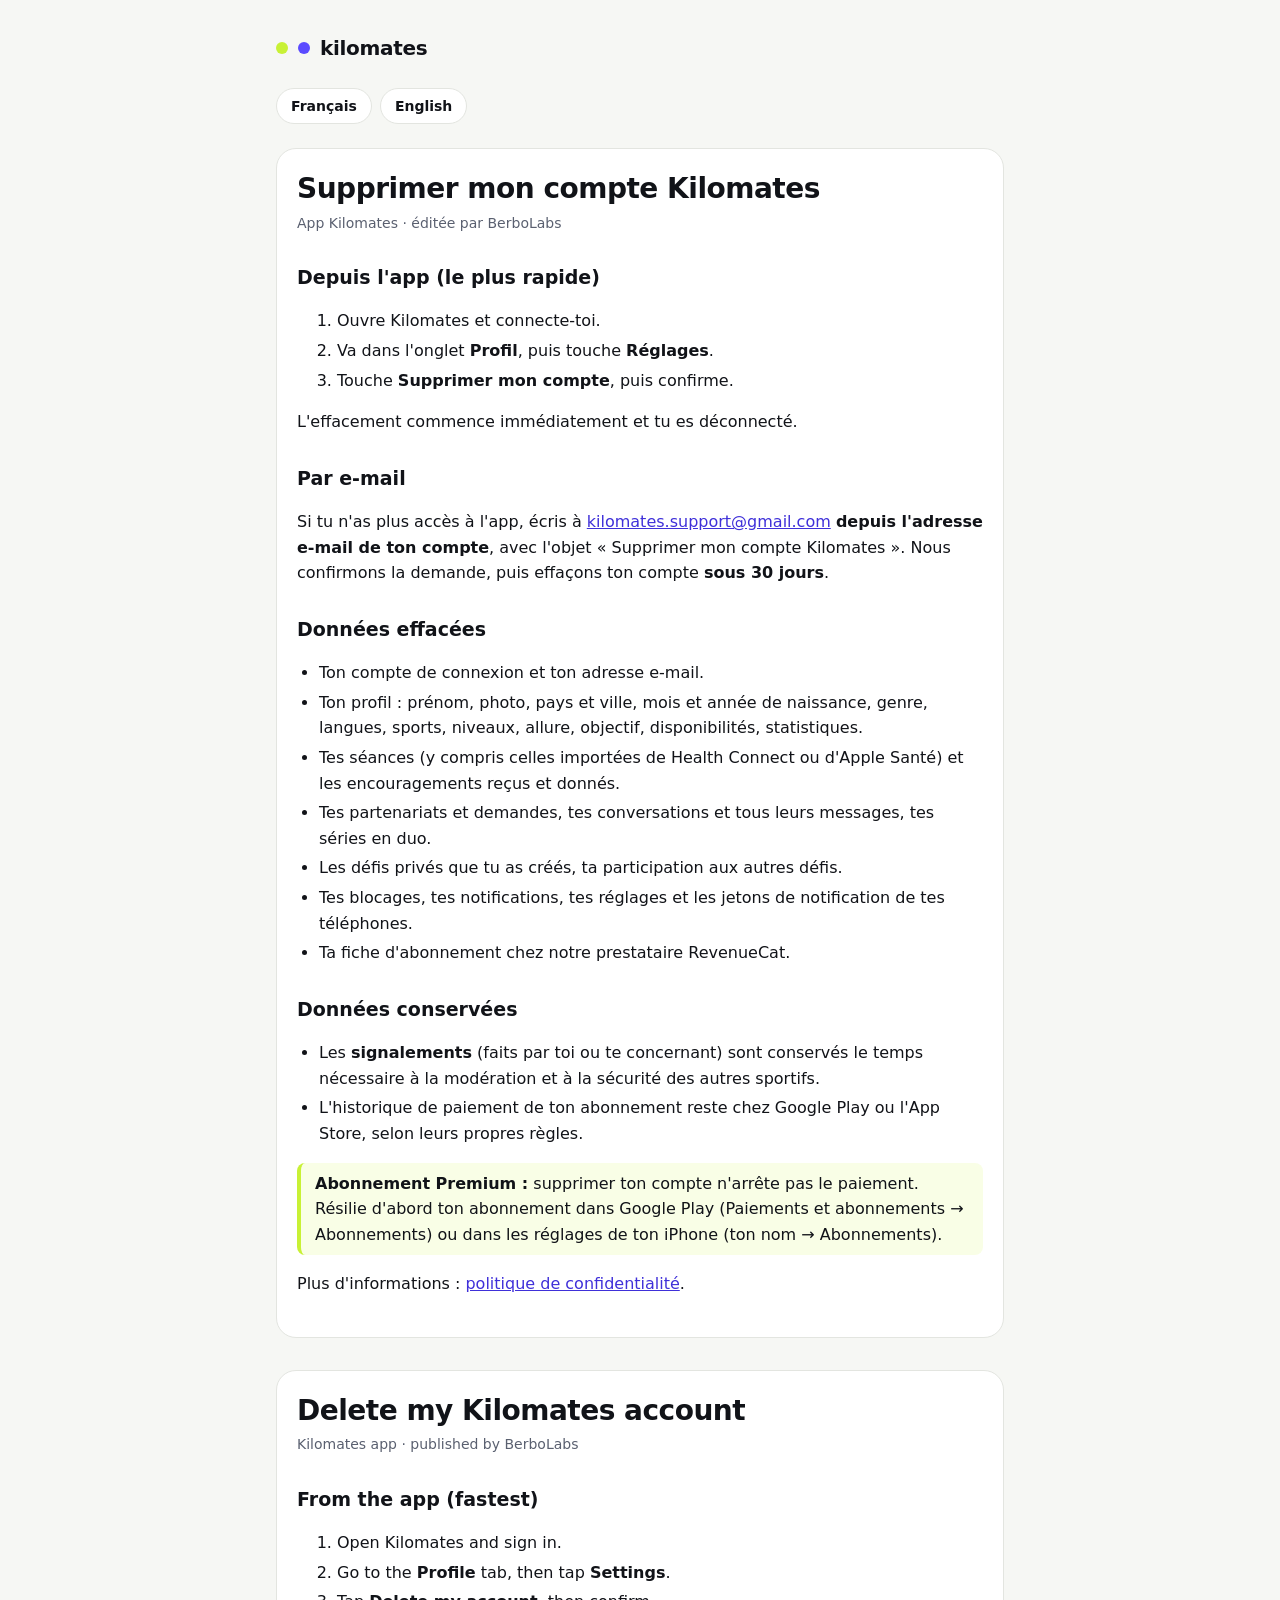
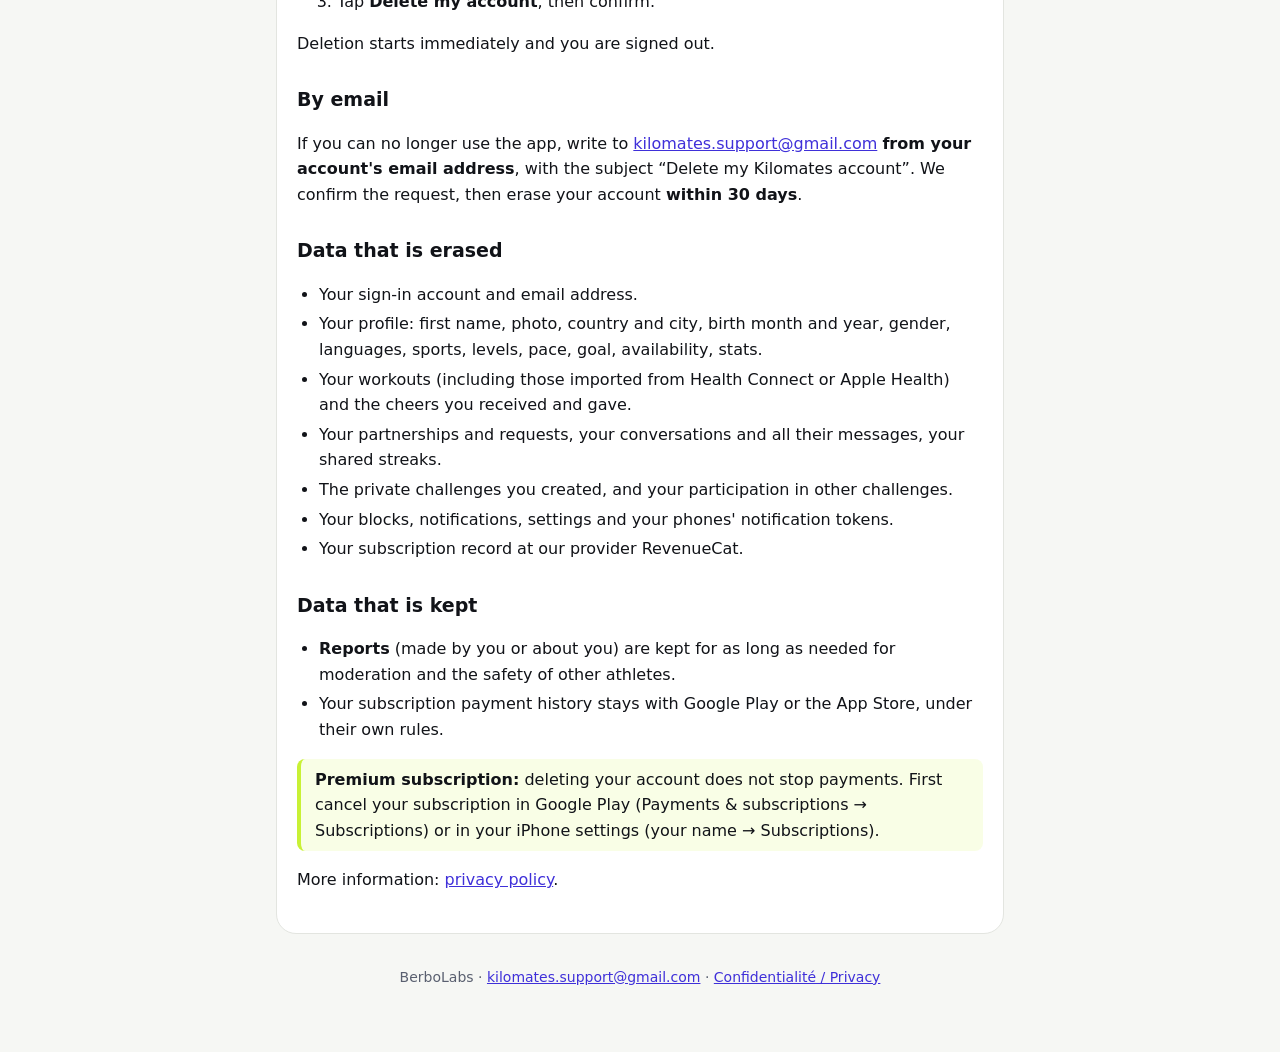
==== delete-account.html @ e76381d7 "Pages légales de Kilomates : confidentialité et suppression du compte (FR, EN) Co-Authored-By: Claud" ====
<!doctype html>
<html lang="fr">
<head>
<meta charset="utf-8">
<meta name="viewport" content="width=device-width, initial-scale=1">
<title>Supprimer mon compte Kilomates / Delete my Kilomates account</title>
<meta name="description" content="Comment supprimer son compte Kilomates et quelles données sont effacées / How to delete your Kilomates account and what data is erased.">
<link rel="stylesheet" href="style.css">
</head>
<body>
<main>
<header class="brand"><span class="dot" style="background:#C8F135"></span><span class="dot" style="background:#5B4BFF"></span>kilomates</header>
<nav class="lang" aria-label="Langue / Language"><a href="#fr" hreflang="fr">Français</a><a href="#en" hreflang="en">English</a></nav>

<section class="doc" id="fr" lang="fr">
<h1>Supprimer mon compte Kilomates</h1>
<p class="meta">App Kilomates · éditée par BerboLabs</p>

<h2>Depuis l'app (le plus rapide)</h2>
<ol>
<li>Ouvre Kilomates et connecte-toi.</li>
<li>Va dans l'onglet <strong>Profil</strong>, puis touche <strong>Réglages</strong>.</li>
<li>Touche <strong>Supprimer mon compte</strong>, puis confirme.</li>
</ol>
<p>L'effacement commence immédiatement et tu es déconnecté.</p>

<h2>Par e-mail</h2>
<p>Si tu n'as plus accès à l'app, écris à <a href="mailto:kilomates.support@gmail.com?subject=Supprimer%20mon%20compte%20Kilomates">kilomates.support@gmail.com</a> <strong>depuis l'adresse e-mail de ton compte</strong>, avec l'objet « Supprimer mon compte Kilomates ». Nous confirmons la demande, puis effaçons ton compte <strong>sous 30 jours</strong>.</p>

<h2>Données effacées</h2>
<ul>
<li>Ton compte de connexion et ton adresse e-mail.</li>
<li>Ton profil : prénom, photo, pays et ville, mois et année de naissance, genre, langues, sports, niveaux, allure, objectif, disponibilités, statistiques.</li>
<li>Tes séances (y compris celles importées de Health Connect ou d'Apple Santé) et les encouragements reçus et donnés.</li>
<li>Tes partenariats et demandes, tes conversations et tous leurs messages, tes séries en duo.</li>
<li>Les défis privés que tu as créés, ta participation aux autres défis.</li>
<li>Tes blocages, tes notifications, tes réglages et les jetons de notification de tes téléphones.</li>
<li>Ta fiche d'abonnement chez notre prestataire RevenueCat.</li>
</ul>

<h2>Données conservées</h2>
<ul>
<li>Les <strong>signalements</strong> (faits par toi ou te concernant) sont conservés le temps nécessaire à la modération et à la sécurité des autres sportifs.</li>
<li>L'historique de paiement de ton abonnement reste chez Google Play ou l'App Store, selon leurs propres règles.</li>
</ul>
<p class="note"><strong>Abonnement Premium :</strong> supprimer ton compte n'arrête pas le paiement. Résilie d'abord ton abonnement dans Google Play (Paiements et abonnements → Abonnements) ou dans les réglages de ton iPhone (ton nom → Abonnements).</p>
<p>Plus d'informations : <a href="privacy-policy.html">politique de confidentialité</a>.</p>
</section>

<section class="doc" id="en" lang="en">
<h1>Delete my Kilomates account</h1>
<p class="meta">Kilomates app · published by BerboLabs</p>

<h2>From the app (fastest)</h2>
<ol>
<li>Open Kilomates and sign in.</li>
<li>Go to the <strong>Profile</strong> tab, then tap <strong>Settings</strong>.</li>
<li>Tap <strong>Delete my account</strong>, then confirm.</li>
</ol>
<p>Deletion starts immediately and you are signed out.</p>

<h2>By email</h2>
<p>If you can no longer use the app, write to <a href="mailto:kilomates.support@gmail.com?subject=Delete%20my%20Kilomates%20account">kilomates.support@gmail.com</a> <strong>from your account's email address</strong>, with the subject “Delete my Kilomates account”. We confirm the request, then erase your account <strong>within 30 days</strong>.</p>

<h2>Data that is erased</h2>
<ul>
<li>Your sign-in account and email address.</li>
<li>Your profile: first name, photo, country and city, birth month and year, gender, languages, sports, levels, pace, goal, availability, stats.</li>
<li>Your workouts (including those imported from Health Connect or Apple Health) and the cheers you received and gave.</li>
<li>Your partnerships and requests, your conversations and all their messages, your shared streaks.</li>
<li>The private challenges you created, and your participation in other challenges.</li>
<li>Your blocks, notifications, settings and your phones' notification tokens.</li>
<li>Your subscription record at our provider RevenueCat.</li>
</ul>

<h2>Data that is kept</h2>
<ul>
<li><strong>Reports</strong> (made by you or about you) are kept for as long as needed for moderation and the safety of other athletes.</li>
<li>Your subscription payment history stays with Google Play or the App Store, under their own rules.</li>
</ul>
<p class="note"><strong>Premium subscription:</strong> deleting your account does not stop payments. First cancel your subscription in Google Play (Payments &amp; subscriptions → Subscriptions) or in your iPhone settings (your name → Subscriptions).</p>
<p>More information: <a href="privacy-policy.html#en">privacy policy</a>.</p>
</section>

<footer>BerboLabs · <a href="mailto:kilomates.support@gmail.com">kilomates.support@gmail.com</a> · <a href="privacy-policy.html">Confidentialité / Privacy</a></footer>
</main>
</body>
</html>
---- style.css ----
:root{--ink:#111318;--lime:#C8F135;--violet:#5B4BFF;--bg:#F6F7F4;--card:#FFFFFF;--muted:#5A6070;--line:#E3E5E0;--link:#3F30D9}
@media (prefers-color-scheme: dark){:root{--ink:#FFFFFF;--bg:#111318;--card:#1B1E25;--muted:#B4B9C4;--line:#2A2E38;--link:#B3AAFF}}
*{box-sizing:border-box}
body{margin:0;background:var(--bg);color:var(--ink);font:16px/1.6 Inter,system-ui,-apple-system,"Segoe UI",Roboto,sans-serif}
main{max-width:760px;margin:0 auto;padding:32px 16px 64px}
header.brand{display:flex;align-items:center;gap:10px;margin-bottom:24px;font-weight:700;font-size:20px;letter-spacing:-.3px}
.dot{width:12px;height:12px;border-radius:6px;display:inline-block}
.lang{display:flex;gap:8px;margin:0 0 24px}
.lang a{padding:6px 14px;border-radius:999px;border:1px solid var(--line);background:var(--card);color:var(--ink);text-decoration:none;font-weight:600;font-size:14px}
section.doc{background:var(--card);border:1px solid var(--line);border-radius:20px;padding:24px 20px;margin-bottom:32px}
h1{font-size:28px;line-height:1.15;margin:0 0 6px;letter-spacing:-.5px}
h2{font-size:19px;margin:28px 0 8px}
p,li{color:var(--ink)}
.meta{color:var(--muted);font-size:14px;margin:0 0 16px}
ul{padding-left:22px}
li{margin:4px 0}
a{color:var(--link)}
.note{border-left:4px solid var(--lime);padding:8px 14px;background:rgba(200,241,53,.12);border-radius:8px}
footer{color:var(--muted);font-size:14px;text-align:center}
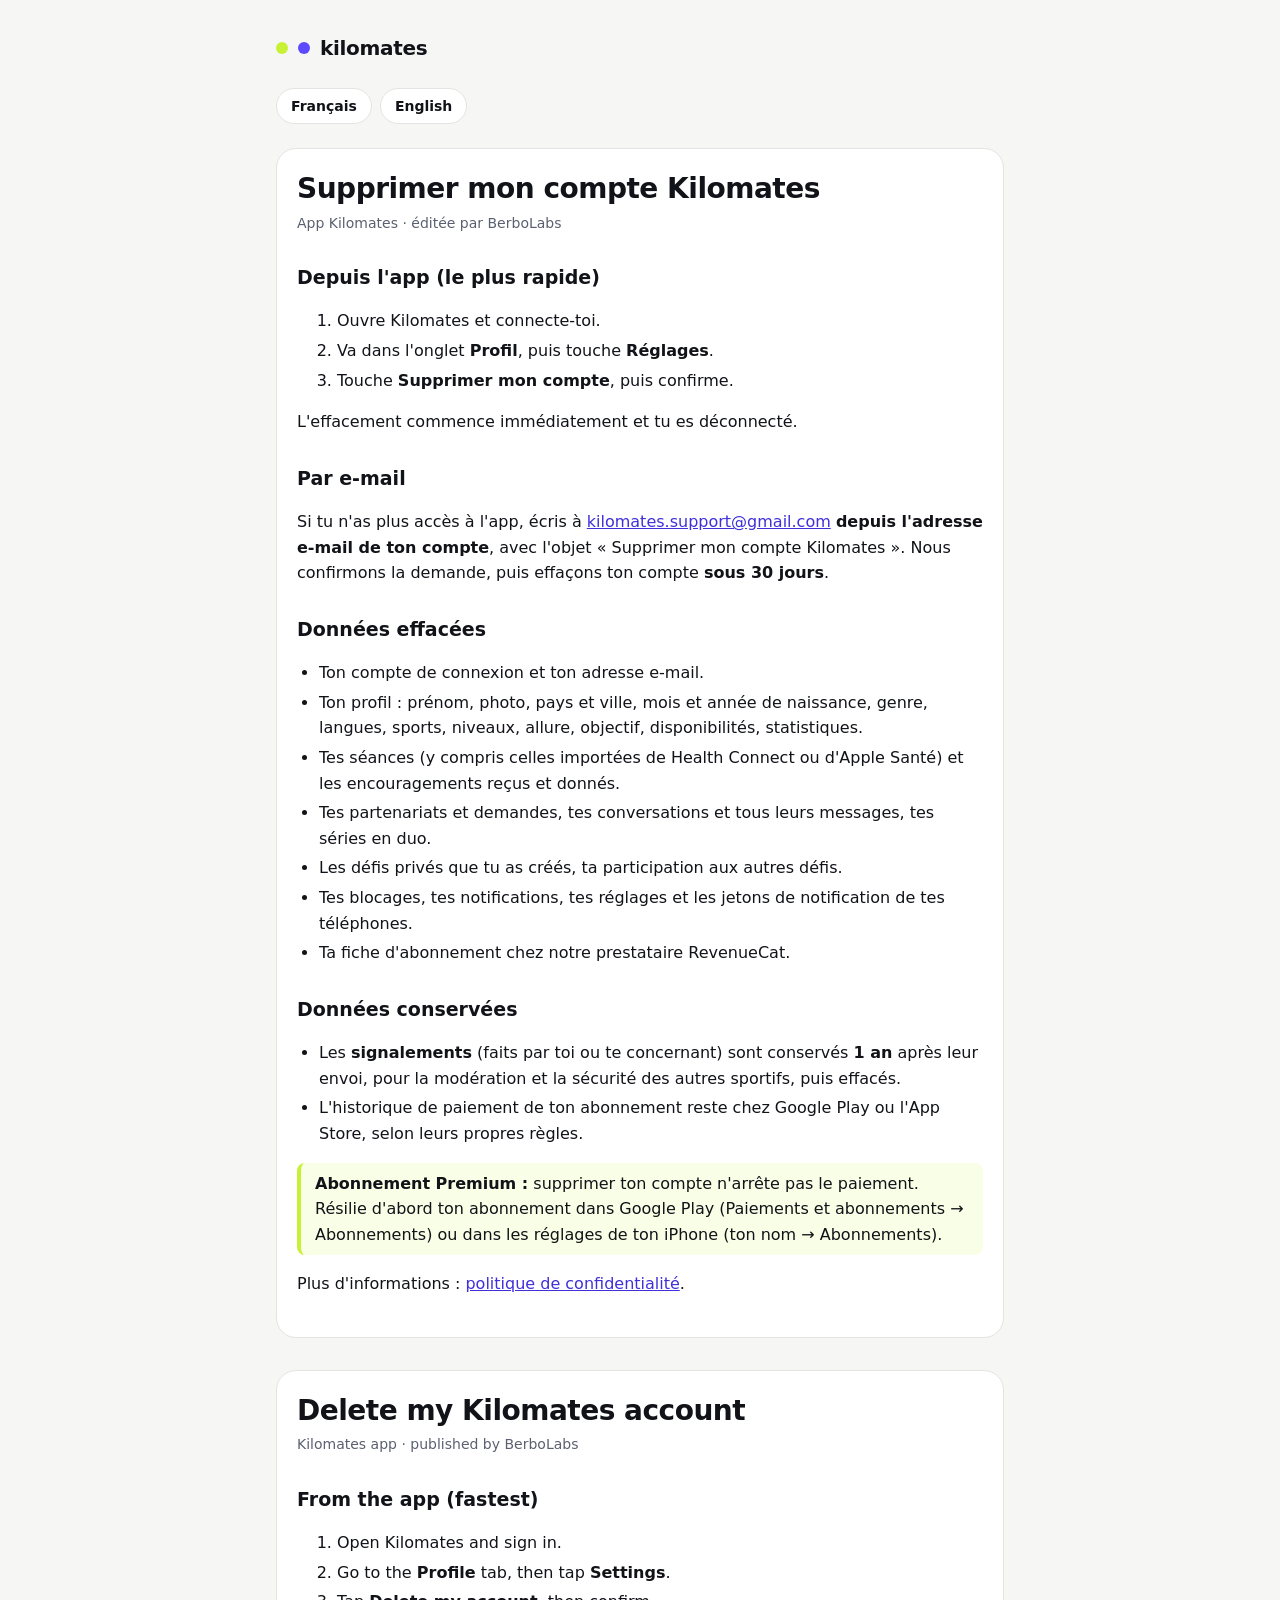
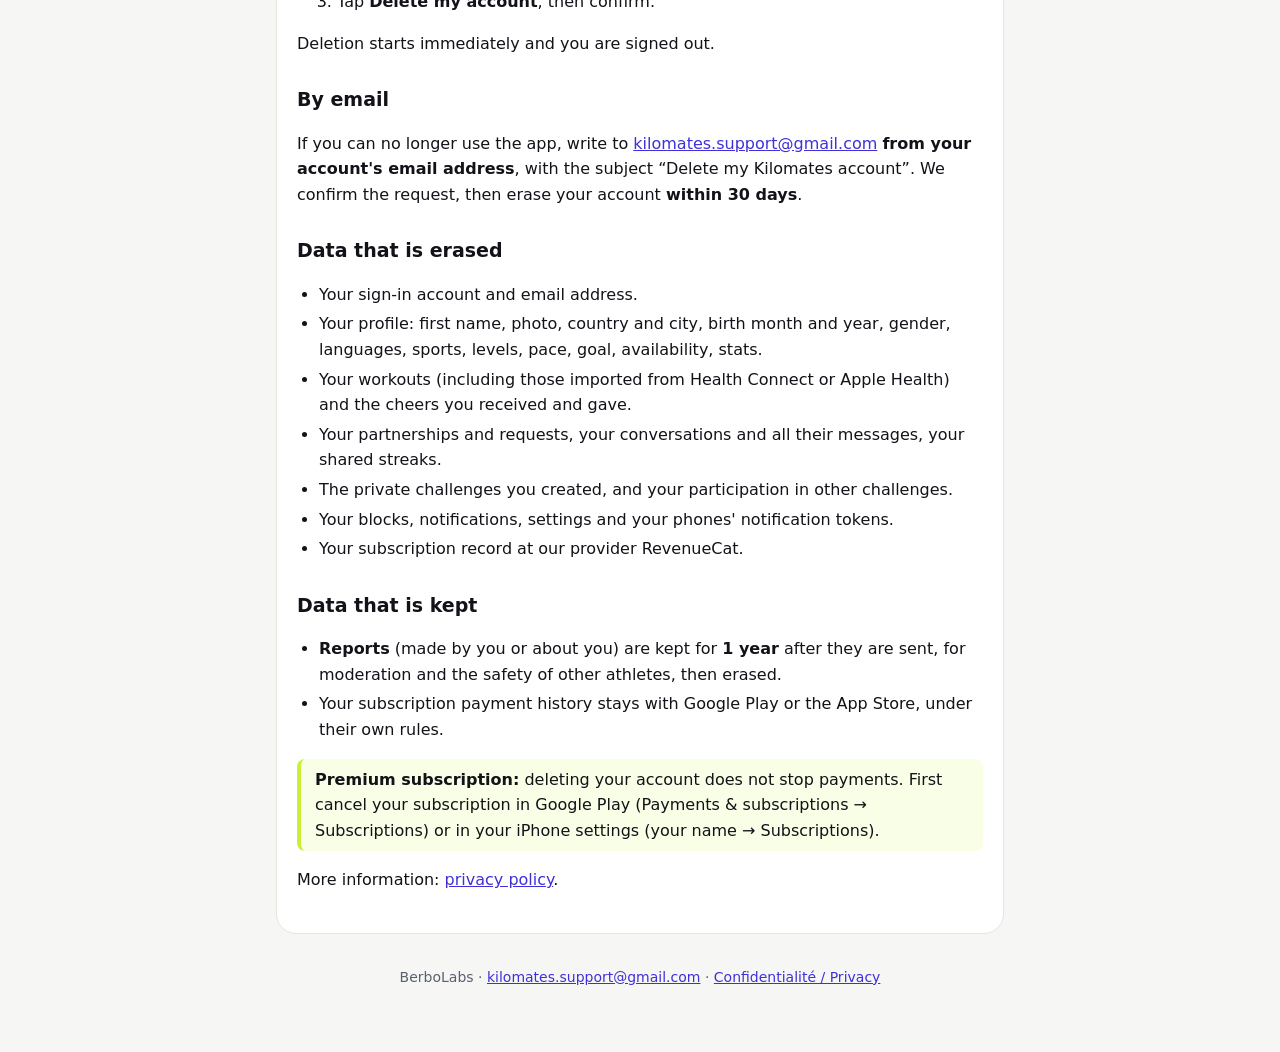
==== commit 92adbdae: "Signalements conserves 1 an Co-Authored-By: Claude Opus 5.5 <noreply@anthropic.com>" ====
--- a/delete-account.html
+++ b/delete-account.html
@@ -40,7 +40,7 @@
 
 <h2>Données conservées</h2>
 <ul>
-<li>Les <strong>signalements</strong> (faits par toi ou te concernant) sont conservés le temps nécessaire à la modération et à la sécurité des autres sportifs.</li>
+<li>Les <strong>signalements</strong> (faits par toi ou te concernant) sont conservés <strong>1 an</strong> après leur envoi, pour la modération et la sécurité des autres sportifs, puis effacés.</li>
 <li>L'historique de paiement de ton abonnement reste chez Google Play ou l'App Store, selon leurs propres règles.</li>
 </ul>
 <p class="note"><strong>Abonnement Premium :</strong> supprimer ton compte n'arrête pas le paiement. Résilie d'abord ton abonnement dans Google Play (Paiements et abonnements → Abonnements) ou dans les réglages de ton iPhone (ton nom → Abonnements).</p>
@@ -75,7 +75,7 @@
 
 <h2>Data that is kept</h2>
 <ul>
-<li><strong>Reports</strong> (made by you or about you) are kept for as long as needed for moderation and the safety of other athletes.</li>
+<li><strong>Reports</strong> (made by you or about you) are kept for <strong>1 year</strong> after they are sent, for moderation and the safety of other athletes, then erased.</li>
 <li>Your subscription payment history stays with Google Play or the App Store, under their own rules.</li>
 </ul>
 <p class="note"><strong>Premium subscription:</strong> deleting your account does not stop payments. First cancel your subscription in Google Play (Payments &amp; subscriptions → Subscriptions) or in your iPhone settings (your name → Subscriptions).</p>
